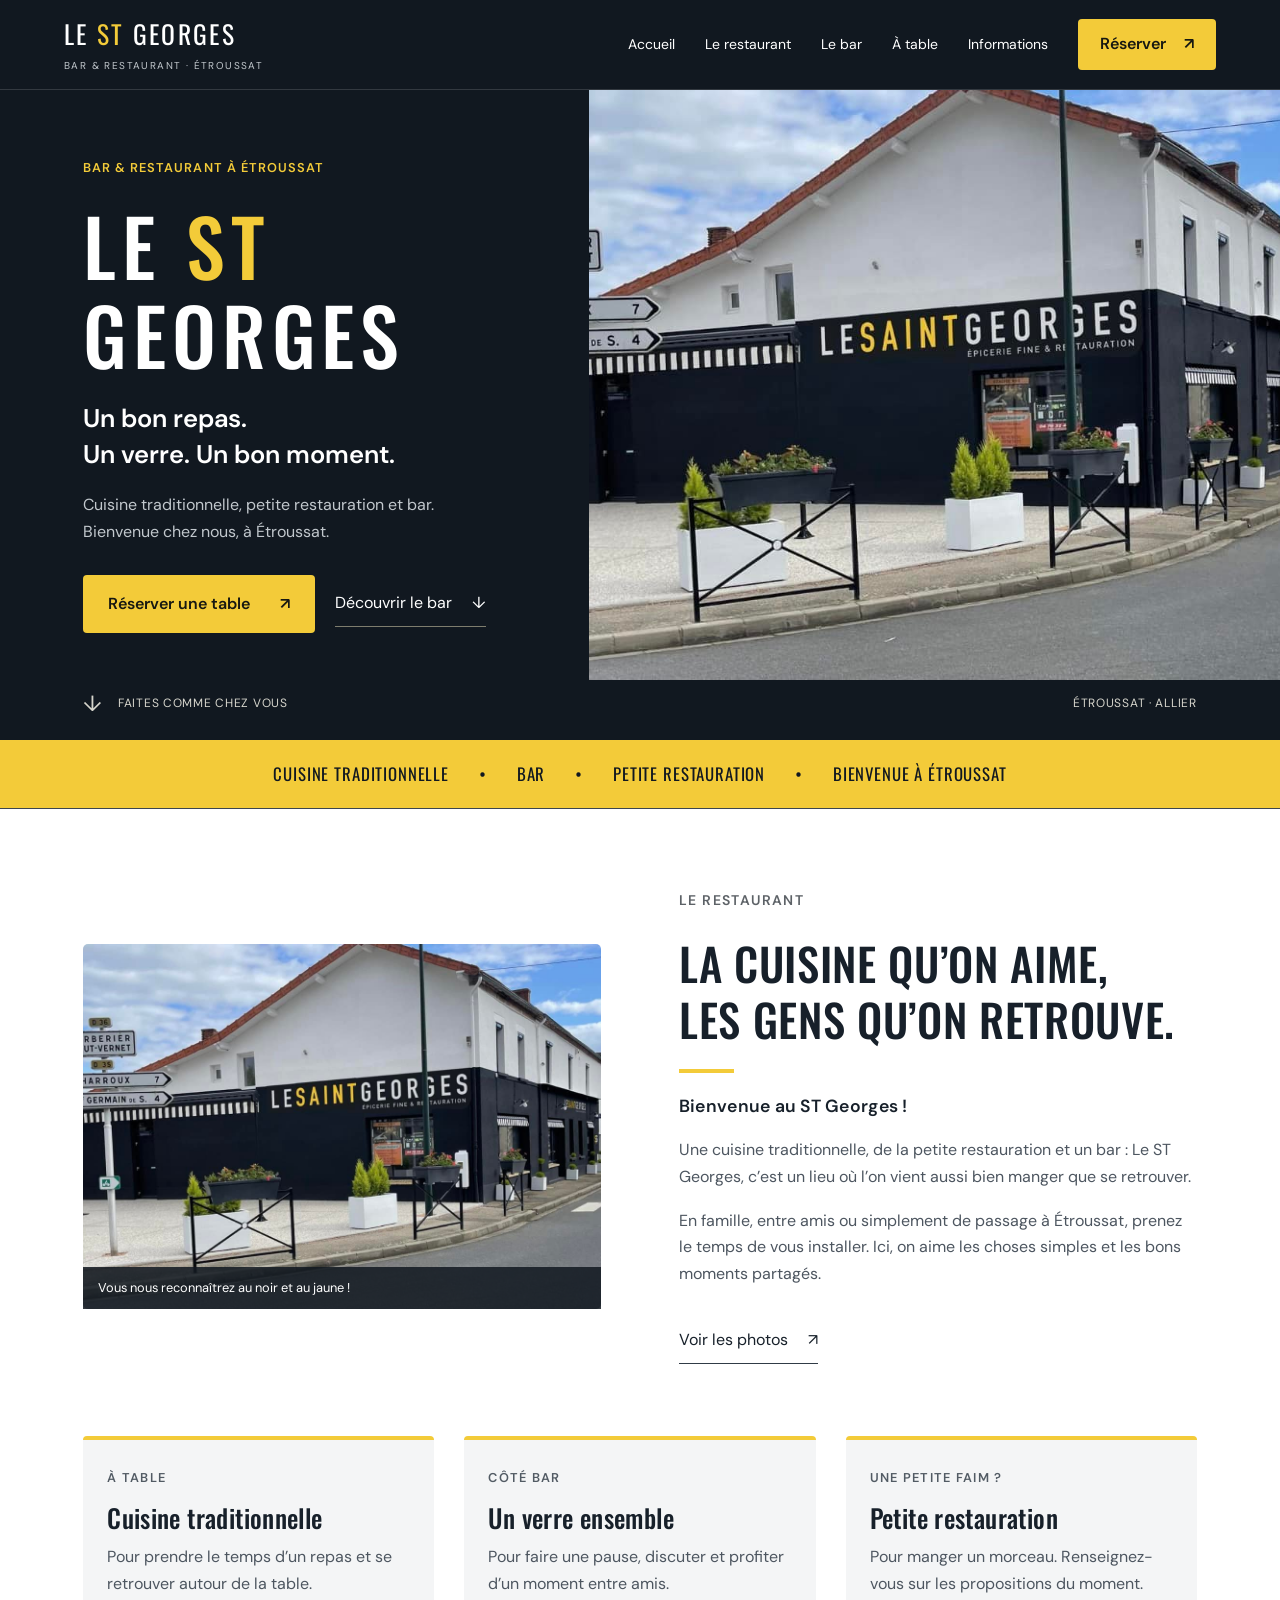
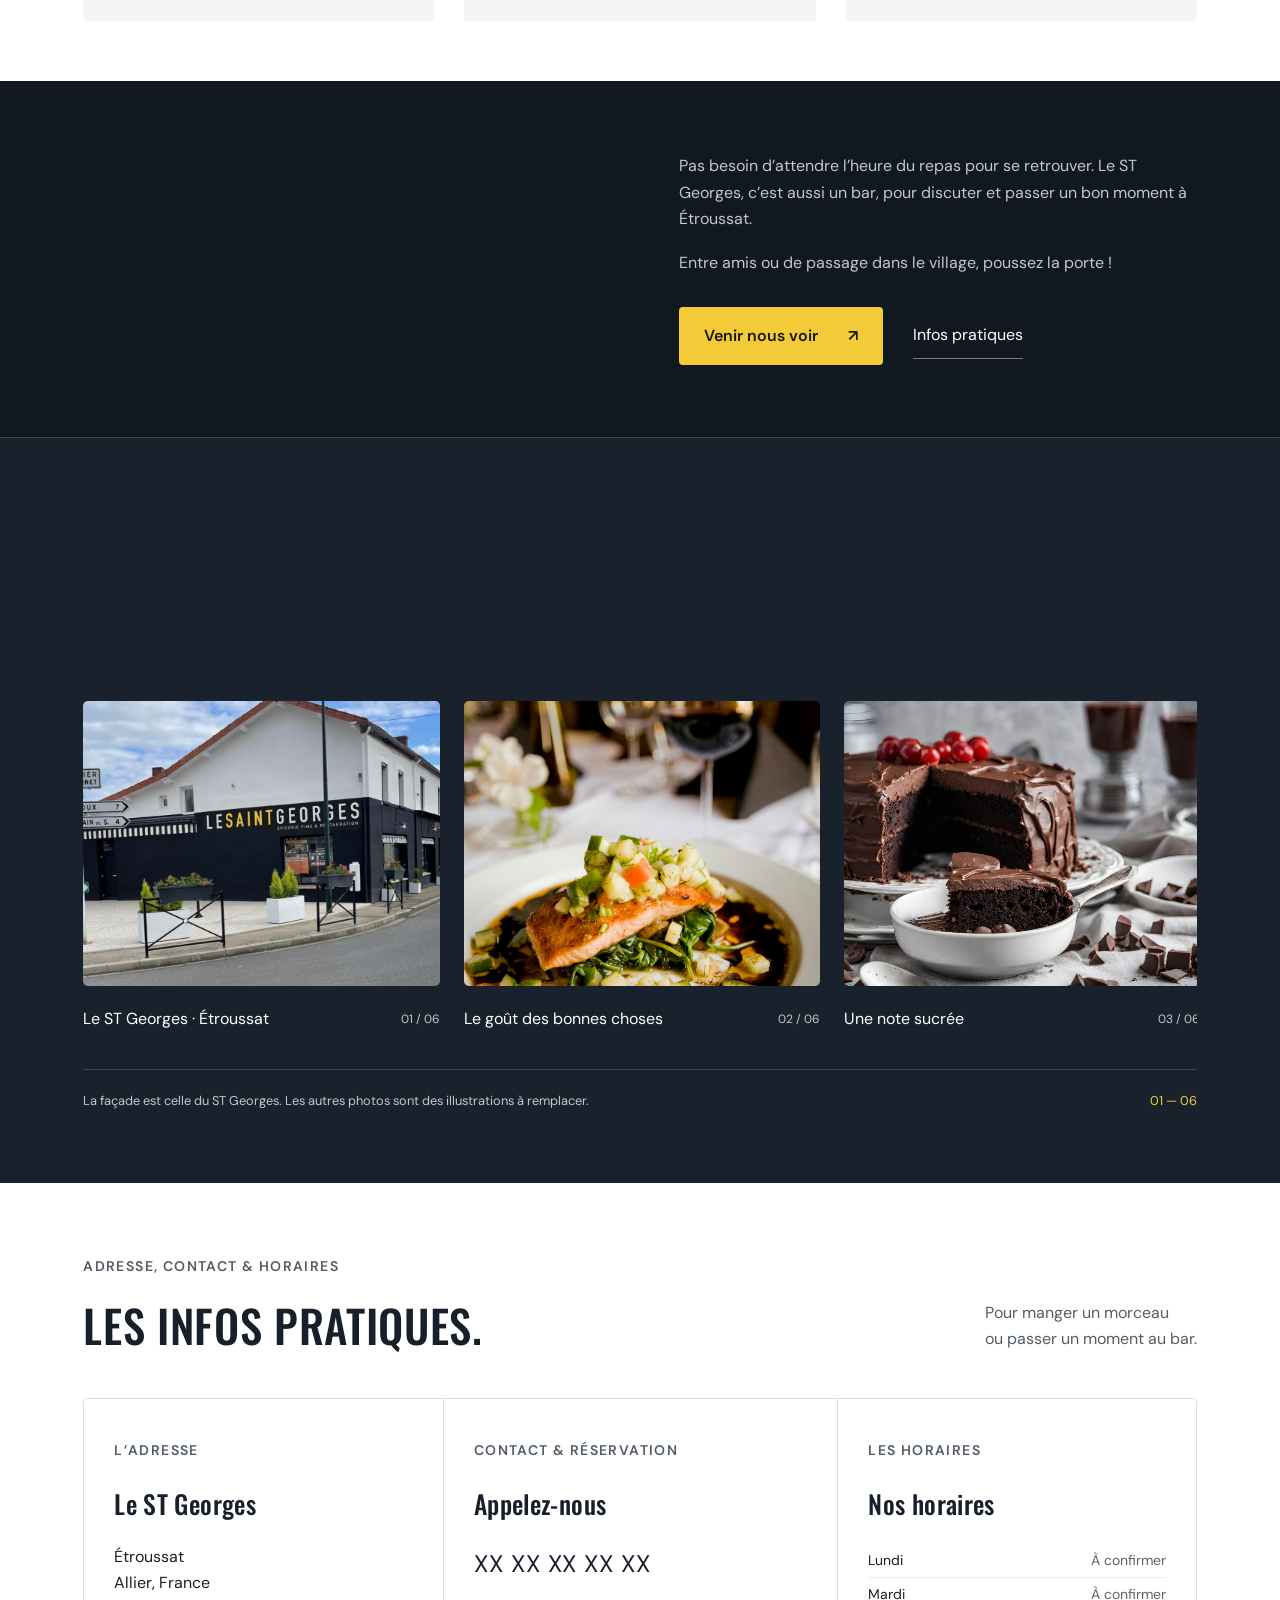
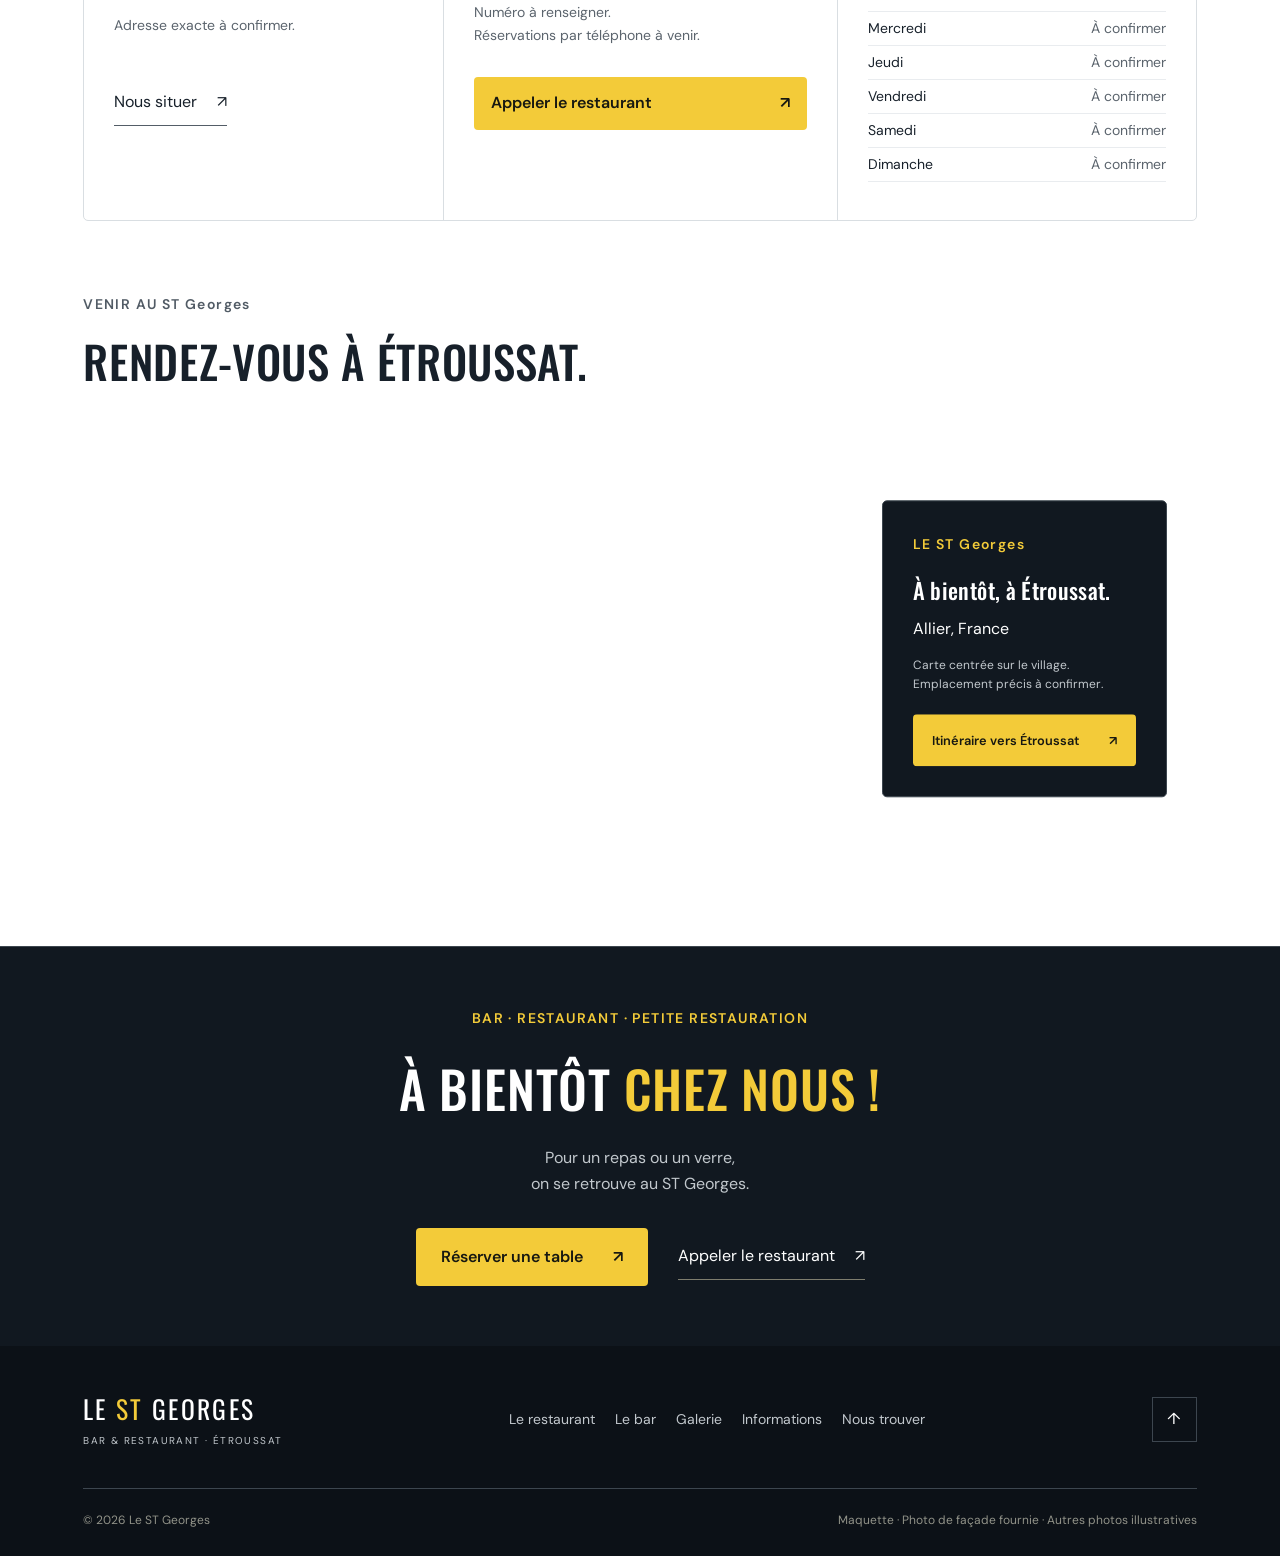
==== index.html @ 77387930 "feat: create the ST Georges restaurant website Add a responsive page with a gallery, map, and restau" ====
<!doctype html>
<html lang="fr"><head><meta charset="UTF-8"><meta name="viewport" content="width=device-width,initial-scale=1"><meta name="theme-color" content="#131411"><title>Le ST Georges — Bar & restaurant à Étroussat</title><meta name="description" content="Le ST Georges à Étroussat : bar, cuisine traditionnelle et petite restauration. Découvrez le lieu et préparez votre visite."><link rel="icon" type="image/svg+xml" href="data:image/svg+xml,%3Csvg xmlns='http://www.w3.org/2000/svg' viewBox='0 0 64 64'%3E%3Crect width='64' height='64' rx='12' fill='%23131411'/%3E%3Ctext x='32' y='44' font-size='38' text-anchor='middle' fill='%23dfb740' font-family='Georgia'%3ES%3C/text%3E%3C/svg%3E"><link rel="stylesheet" href="style.css"><script src="script.js" defer></script></head>
<body><a class="skip" href="#restaurant">Aller au contenu</a>
<header id="header"><a class="brand" href="#accueil" aria-label="Le ST Georges, accueil"><span class="wordmark">LE <strong>ST</strong> GEORGES<small>BAR & RESTAURANT · ÉTROUSSAT</small></span></a><button class="menu-toggle" aria-expanded="false" aria-controls="navigation" aria-label="Ouvrir le menu"><span></span><span></span></button><nav id="navigation" aria-label="Navigation principale"><a href="#accueil">Accueil</a><a href="#restaurant">Le restaurant</a><a href="#bar">Le bar</a><a href="#galerie">À table</a><a href="#informations">Informations</a><a class="nav-cta" href="#contact">Réserver <span>↗</span></a></nav></header>
<main><section id="accueil" class="hero"><img class="hero-image" src="assets/facade.png" alt="La devanture noire et jaune du ST Georges à Étroussat" fetchpriority="high"><div class="hero-shade"></div><div class="hero-content"><p class="eyebrow"><span></span>BAR & RESTAURANT À ÉTROUSSAT</p><h1>LE <em>ST</em><br>GEORGES</h1><p class="hero-tagline">Un bon repas.<br>Un verre. Un bon moment.</p><p class="hero-description">Cuisine traditionnelle, petite restauration et bar.<br>Bienvenue chez nous, à Étroussat.</p><div class="actions"><a class="button gold" href="#contact">Réserver une table <span>↗</span></a><a class="text-link" href="#bar">Découvrir le bar <span>↓</span></a></div></div><div class="hero-bottom"><a href="#restaurant" class="scroll-link"><span>↓</span> FAITES COMME CHEZ VOUS</a><span>ÉTROUSSAT · ALLIER</span></div></section>
<div class="ribbon"><a href="#restaurant">CUISINE TRADITIONNELLE</a><b>•</b><a href="#bar">BAR</a><b>•</b><a href="#petite-restauration">PETITE RESTAURATION</a><b>•</b><span>BIENVENUE À ÉTROUSSAT</span></div>
<section id="restaurant" class="intro section"><div class="intro-photo reveal"><img src="assets/facade.png" alt="Le ST Georges, à l’angle des rues du village d’Étroussat" loading="lazy"><span class="photo-note">Vous nous reconnaîtrez au noir et au jaune !</span></div><div class="intro-copy reveal"><p class="eyebrow">LE RESTAURANT</p><h2>LA CUISINE QU’ON AIME,<br>LES GENS QU’ON RETROUVE.</h2><div class="small-line"></div><h3>Bienvenue au ST Georges !</h3><p>Une cuisine traditionnelle, de la petite restauration et un bar : Le ST Georges, c’est un lieu où l’on vient aussi bien manger que se retrouver.</p><p>En famille, entre amis ou simplement de passage à Étroussat, prenez le temps de vous installer. Ici, on aime les choses simples et les bons moments partagés.</p><a class="text-link" href="#galerie">Voir les photos <span>↗</span></a></div></section>
<section class="values section" aria-label="Bar et restauration"><article class="reveal"><span class="value-number">À TABLE</span><h3>Cuisine traditionnelle</h3><p>Pour prendre le temps d’un repas et se retrouver autour de la table.</p></article><article class="reveal"><span class="value-number">CÔTÉ BAR</span><h3>Un verre ensemble</h3><p>Pour faire une pause, discuter et profiter d’un moment entre amis.</p></article><article id="petite-restauration" class="reveal"><span class="value-number">UNE PETITE FAIM ?</span><h3>Petite restauration</h3><p>Pour manger un morceau. Renseignez-vous sur les propositions du moment.</p></article></section>
<section id="bar" class="bar-section section"><div class="bar-title reveal"><p class="eyebrow">LE BAR DU ST Georges</p><h2>ON SE RETROUVE<br><em>POUR UN VERRE ?</em></h2></div><div class="bar-copy reveal"><p>Pas besoin d’attendre l’heure du repas pour se retrouver. Le ST Georges, c’est aussi un bar, pour discuter et passer un bon moment à Étroussat.</p><p>Entre amis ou de passage dans le village, poussez la porte !</p><div class="actions"><a class="button gold" href="#carte">Venir nous voir <span>↗</span></a><a class="text-link" href="#informations">Infos pratiques</a></div></div></section>
<section id="galerie" class="gallery-section section"><div class="section-heading reveal"><div><p class="eyebrow">LE ST Georges EN IMAGES</p><h2>UN PETIT <em>TOUR ?</em></h2><p>Le lieu, les assiettes, les moments à partager.</p></div><div class="gallery-controls"><button id="previous" aria-label="Photo précédente">←</button><button id="next" aria-label="Photo suivante">→</button></div></div><div class="gallery" tabindex="0" aria-label="Galerie du restaurant et photos d’illustration. Faites défiler pour voir les photos."><figure><img src="assets/facade.png" alt="La façade du ST Georges à Étroussat" loading="lazy"><figcaption><span>Le ST Georges · Étroussat</span><small>01 / 06</small></figcaption></figure><figure><img src="assets/food.jpg" alt="Cuisine de restaurant, photographie d’illustration" loading="lazy"><figcaption><span>Le goût des bonnes choses</span><small>02 / 06</small></figcaption></figure><figure><img src="assets/dessert.jpg" alt="Dessert gourmand, photographie d’illustration" loading="lazy"><figcaption><span>Une note sucrée</span><small>03 / 06</small></figcaption></figure><figure><img src="assets/interior.jpg" alt="Salle chaleureuse, photographie d’illustration" loading="lazy"><figcaption><span>L’esprit du lieu</span><small>04 / 06</small></figcaption></figure><figure><img src="assets/table.jpg" alt="Table de restaurant, photographie d’illustration" loading="lazy"><figcaption><span>Se retrouver</span><small>05 / 06</small></figcaption></figure><figure><img src="assets/wine.jpg" alt="Un repas partagé, photographie d’illustration" loading="lazy"><figcaption><span>Les moments partagés</span><small>06 / 06</small></figcaption></figure></div><div class="gallery-foot"><p>La façade est celle du ST Georges. Les autres photos sont des illustrations à remplacer.</p><span id="gallery-position" aria-live="polite">01 — 06</span></div></section>

<section id="informations" class="practical section"><div class="section-heading reveal"><div><p class="eyebrow">ADRESSE, CONTACT & HORAIRES</p><h2>LES INFOS <em>PRATIQUES.</em></h2></div><p>Pour manger un morceau<br>ou passer un moment au bar.</p></div><div class="info-grid"><article class="info-card reveal"><span class="eyebrow">L’ADRESSE</span><h3>Le ST Georges</h3><p>Étroussat<br>Allier, France</p><p class="muted">Adresse exacte à confirmer.</p><a class="text-link" href="#carte">Nous situer <span>↗</span></a></article><article id="contact" class="info-card reveal"><span class="eyebrow">CONTACT & RÉSERVATION</span><h3>Appelez-nous</h3><p class="phone">XX XX XX XX XX</p><p class="muted">Numéro à renseigner.<br>Réservations par téléphone à venir.</p><button class="button gold contact-button" type="button">Appeler le restaurant <span>↗</span></button><p id="contact-status" class="contact-status" role="status"></p></article><article class="info-card hours reveal"><span class="eyebrow">LES HORAIRES</span><h3>Nos horaires</h3><dl><div><dt>Lundi</dt><dd>À confirmer</dd></div><div><dt>Mardi</dt><dd>À confirmer</dd></div><div><dt>Mercredi</dt><dd>À confirmer</dd></div><div><dt>Jeudi</dt><dd>À confirmer</dd></div><div><dt>Vendredi</dt><dd>À confirmer</dd></div><div><dt>Samedi</dt><dd>À confirmer</dd></div><div><dt>Dimanche</dt><dd>À confirmer</dd></div></dl></article></div></section>
<section id="carte" class="map-section section"><div class="map-heading"><p class="eyebrow">VENIR AU ST Georges</p><h2>RENDEZ-VOUS À <em>ÉTROUSSAT.</em></h2></div><div class="map-wrap"><iframe title="Carte d’Étroussat dans l’Allier — emplacement du village" src="https://maps.google.com/maps?q=%C3%89troussat%2C%20Allier%2C%20France&z=13&output=embed" loading="lazy" referrerpolicy="no-referrer-when-downgrade" allowfullscreen></iframe><div class="map-card"><span class="eyebrow">LE ST Georges</span><h3>À bientôt, à Étroussat.</h3><p>Allier, France</p><small>Carte centrée sur le village.<br>Emplacement précis à confirmer.</small><a class="button gold" href="https://www.google.com/maps/dir/?api=1&destination=%C3%89troussat%2C%20Allier%2C%20France" target="_blank" rel="noopener noreferrer">Itinéraire vers Étroussat <span>↗</span></a></div></div></section>
<section class="final-cta section reveal"><p class="eyebrow">BAR · RESTAURANT · PETITE RESTAURATION</p><h2>À BIENTÔT <em>CHEZ NOUS !</em></h2><p>Pour un repas ou un verre,<br>on se retrouve au ST Georges.</p><div class="actions"><a class="button gold" href="#contact">Réserver une table <span>↗</span></a><a class="text-link" href="#contact">Appeler le restaurant <span>↗</span></a></div></section></main>
<footer class="section"><div class="footer-top"><a class="brand" href="#accueil"><span class="wordmark">LE <strong>ST</strong> GEORGES<small>BAR & RESTAURANT · ÉTROUSSAT</small></span></a><nav aria-label="Navigation de pied de page"><a href="#restaurant">Le restaurant</a><a href="#bar">Le bar</a><a href="#galerie">Galerie</a><a href="#informations">Informations</a><a href="#carte">Nous trouver</a></nav><a class="back-top" href="#accueil" aria-label="Revenir en haut">↑</a></div><div class="footer-bottom"><span>© <span id="year">2026</span> Le ST Georges</span><span>Maquette · Photo de façade fournie · Autres photos illustratives</span></div></footer><div class="mobile-actions"><a href="#contact">Appeler ↗</a><a href="https://www.google.com/maps/dir/?api=1&destination=%C3%89troussat%2C%20Allier%2C%20France" target="_blank" rel="noopener noreferrer">Itinéraire ↗</a></div></body></html>
---- style.css ----
@import url('https://fonts.googleapis.com/css2?family=DM+Sans:wght@400;500;600;700&family=Oswald:wght@400;500;600&display=swap');
:root{--bg:#131411;--surface:#1b1c18;--gold:#dfb740;--text:#f8f5eb;--muted:#b3b3a8;--line:#35362e}*{box-sizing:border-box}html{scroll-behavior:smooth;scroll-padding-top:110px}body{margin:0;background:var(--bg);color:var(--text);font:16px/1.7 'DM Sans',Arial,sans-serif}a{color:inherit;text-decoration:none}button{font:inherit;cursor:pointer}button,a{-webkit-tap-highlight-color:transparent}button:focus-visible,a:focus-visible,.gallery:focus-visible{outline:2px solid var(--gold);outline-offset:6px}img{display:block;width:100%;height:100%;object-fit:cover}h1,h2,h3,p{margin:0}h1,h2,h3{font-family:'Oswald','Arial Narrow',Arial,sans-serif;font-weight:400}h2{font-size:clamp(2.65rem,4.8vw,4.6rem);line-height:1.17;letter-spacing:-.035em}h3{font-size:1.65rem;line-height:1.35}em{font-weight:400;color:var(--gold)}.section{padding:105px max(6.5vw,24px)}.eyebrow{font-size:.75rem;letter-spacing:.2em;font-weight:600;color:var(--gold);line-height:1.7}.skip{position:fixed;left:20px;top:-100px;background:var(--gold);color:var(--bg);padding:10px;z-index:100}.skip:focus{top:10px}header{position:fixed;z-index:20;top:0;width:100%;height:100px;padding:0 5vw;display:flex;align-items:center;justify-content:space-between;border-bottom:1px solid #ffffff26;transition:background .3s,height .3s}header.scrolled{height:80px;background:#131411f5;backdrop-filter:blur(14px)}.brand{display:flex;align-items:center;gap:14px;font-size:.9rem;letter-spacing:.1em;line-height:1.4;font-weight:600}.brand small{display:block;font-size:.625rem;letter-spacing:.2em;font-weight:400;margin-top:7px;color:var(--muted)}.monogram{font-family:Georgia,serif;font-size:1.55rem;font-weight:400;border:1px solid var(--gold);color:var(--gold);width:48px;height:48px;display:grid;place-items:center;letter-spacing:-.13em;padding-right:5px;border-radius:50%}header nav{display:flex;align-items:center;gap:30px;font-size:.875rem}header nav>a:not(.nav-cta){position:relative}header nav>a:not(.nav-cta):after{content:'';position:absolute;bottom:-7px;left:0;width:0;height:1px;background:var(--gold);transition:width .25s}header nav>a:hover:after{width:100%}.nav-cta{background:var(--gold);color:#171811;padding:12px 22px;font-weight:600}.nav-cta span{margin-left:14px}.menu-toggle{display:none}.hero{min-height:800px;height:100svh;max-height:1100px;position:relative;display:flex;align-items:center;overflow:hidden}.hero-image{position:absolute;inset:0;object-position:center 58%}.hero-shade{position:absolute;inset:0;background:linear-gradient(90deg,rgba(9,12,9,.91),rgba(9,12,9,.64) 42%,rgba(9,12,9,.05) 100%),linear-gradient(0deg,#131411b8,transparent 25%,#0003)}.hero-content{position:relative;z-index:1;padding:135px 8vw 100px;max-width:950px}.hero .eyebrow{display:flex;align-items:center;gap:12px}.eyebrow>span{width:30px;height:1px;background:var(--gold)}h1{font-size:clamp(4.6rem,8.6vw,8.8rem);line-height:.98;letter-spacing:-.04em;margin:28px 0}h1 em{padding-right:.1em}.hero-tagline{font-family:'Oswald','Arial Narrow',Arial,sans-serif;font-size:clamp(1.35rem,2vw,1.9rem);line-height:1.4}.hero-description{color:#d1d0c7;margin-top:18px;line-height:1.7}.actions{display:flex;align-items:center;gap:30px;margin-top:30px}.button{border:1px solid transparent;display:inline-flex;justify-content:space-between;align-items:center;gap:30px;padding:15px 24px;font-size:.875rem;font-weight:600;min-height:52px;transition:background .2s,transform .2s}.gold{background:var(--gold);color:#171811}.gold:hover{background:#efc951;transform:translateY(-2px)}.text-link{display:inline-flex;align-items:center;gap:20px;font-size:.875rem;border-bottom:1px solid #7e7d6e;padding:9px 0;transition:color .2s}.text-link:hover{color:var(--gold)}.hero-bottom{position:absolute;bottom:30px;left:8vw;right:6.5vw;display:flex;align-items:center;justify-content:space-between;font-size:.625rem;letter-spacing:.18em;color:#d6d5cc}.scroll-link{display:flex;gap:15px;align-items:center}.scroll-link span{font-size:22px;animation:down 2s infinite}@keyframes down{50%{transform:translateY(5px)}}.ribbon{padding:23px 5vw;display:flex;align-items:center;justify-content:space-between;gap:25px;background:#1d1e18;border-bottom:1px solid var(--line);color:#d5d4c8;font-size:.6875rem;letter-spacing:.16em}.ribbon b{color:var(--gold);font-size:1.2rem;font-weight:400}.intro{display:grid;grid-template-columns:1fr 1fr;gap:10%;align-items:center;padding-top:130px}.intro-photo{height:540px;position:relative;border-radius:3px}.intro-photo img{border-radius:3px;filter:brightness(.8)}.photo-note{position:absolute;left:15px;bottom:15px;font-size:.75rem;color:#fff;text-shadow:0 1px 6px #000}.photo-badge{position:absolute;right:-35px;bottom:50px;border:1px solid var(--gold);outline:8px solid var(--bg);border-radius:50%;width:140px;height:140px;display:flex;flex-direction:column;align-items:center;justify-content:center;line-height:1.4;background:var(--bg);font:1.3rem/1.45 'Oswald','Arial Narrow',Arial,sans-serif;transform:rotate(-8deg)}.intro-copy .eyebrow{margin-bottom:23px}.small-line{height:1px;width:55px;background:var(--gold);margin:30px 0}.intro-copy h3{font-size:1.2rem}.intro-copy>p:not(.eyebrow){color:var(--muted);margin:18px 0}.intro-copy .text-link{margin-top:13px}.values{padding-top:0;padding-bottom:95px;display:grid;grid-template-columns:repeat(3,1fr);gap:50px}.values article{border-top:1px solid var(--line);padding:30px 0 0;transition:border-color .2s}.values article:hover{border-color:var(--gold)}.value-number{color:var(--gold);font-size:.75rem;letter-spacing:.1em}.values h3{margin:15px 0 12px}.values p{color:var(--muted);max-width:330px}.gallery-section{background:var(--surface);overflow:hidden}.section-heading{display:flex;justify-content:space-between;align-items:flex-end;gap:35px;margin-bottom:45px}.section-heading h2{margin-top:18px}.section-heading p:not(.eyebrow){color:var(--muted);margin-top:17px}.gallery-controls{display:flex;gap:12px}.gallery-controls button{width:50px;height:50px;border:1px solid #666657;border-radius:50%;color:var(--text);background:transparent;font-size:1.25rem;transition:background .2s}.gallery-controls button:hover{background:var(--gold);color:var(--bg)}.gallery{display:flex;gap:24px;overflow-x:auto;scroll-snap-type:x mandatory;scrollbar-width:none;padding:5px 0 12px}.gallery::-webkit-scrollbar{display:none}.gallery figure{margin:0;flex:0 0 35%;min-width:270px;scroll-snap-align:start}.gallery img{height:350px;border-radius:3px;transition:filter .3s;filter:brightness(.85)}.gallery figure:hover img{filter:brightness(1)}.gallery figcaption{display:flex;justify-content:space-between;align-items:center;margin-top:20px;font-size:1rem}.gallery small{font-size:.75rem;color:var(--muted)}.gallery-foot{display:flex;justify-content:space-between;gap:20px;align-items:center;border-top:1px solid var(--line);margin-top:24px;padding-top:20px;font-size:.75rem;color:var(--muted)}.gallery-foot>span{white-space:nowrap;color:var(--gold)}.visual-break{height:550px;position:relative;display:grid;place-items:center;text-align:center}.visual-break>img{position:absolute;inset:0;filter:brightness(.33);object-position:center 60%}.visual-break>div{position:relative;padding:30px}.visual-break h2{margin:20px 0;font-size:clamp(3.5rem,6vw,6rem)}.visual-break>div>p:last-child{color:#e0dfd3}.info-grid{display:grid;grid-template-columns:1fr 1.1fr 1fr;border:1px solid var(--line)}.info-card{padding:38px 30px;scroll-margin-top:110px}.info-card+.info-card{border-left:1px solid var(--line)}.info-card h3{margin:23px 0}.info-card .muted{color:var(--muted);font-size:.875rem;margin:18px 0}.info-card .phone{font-size:1.5rem;color:var(--gold);letter-spacing:.04em}.info-card .text-link{margin-top:25px}.info-card .button{padding:12px 16px;gap:12px;width:100%;margin-top:12px}.hours dl{margin:0;font-size:.875rem}.hours dl>div{display:flex;justify-content:space-between;border-bottom:1px solid #ffffff0d;padding:5px 0}.hours dd{margin:0;color:var(--muted)}.contact-status:empty{display:none}.contact-status{font-size:.875rem;margin-top:15px;color:var(--gold)}.map-section{padding-top:0}.map-heading{margin-bottom:35px}.map-heading h2{margin-top:16px;font-size:clamp(2.3rem,4vw,3.5rem)}.map-wrap{position:relative;height:450px;border-radius:3px;overflow:hidden}.map-wrap iframe{border:0;width:100%;height:100%;filter:grayscale(.8)}.map-card{position:absolute;right:30px;top:50%;transform:translateY(-50%);max-width:345px;padding:30px;background:#191b17;box-shadow:0 10px 40px #0004;border:1px solid var(--line)}.map-card h3{margin:18px 0 10px;font-size:1.4rem}.map-card small{display:block;color:var(--muted);font-size:.75rem;line-height:1.6;margin:14px 0 20px}.map-card .button{font-size:.8rem;padding:12px 18px}.final-cta{border-top:1px solid var(--line);text-align:center;padding-top:85px;padding-bottom:100px}.final-cta h2{margin:25px 0}.final-cta>p:not(.eyebrow){color:var(--muted)}.final-cta .actions{justify-content:center}footer.section{padding-top:45px;padding-bottom:25px;background:#0d0e0c}.footer-top{display:flex;align-items:center;justify-content:space-between;gap:30px}.footer-top nav{display:flex;gap:25px;font-size:.875rem;color:var(--muted)}.back-top{border:1px solid var(--line);width:45px;height:45px;display:grid;place-items:center}.footer-bottom{margin-top:40px;padding-top:22px;border-top:1px solid var(--line);display:flex;justify-content:space-between;gap:25px;color:#929389;font-size:.75rem}.mobile-actions{display:none}.reveal{opacity:1}.js-motion .reveal{opacity:0;transform:translateY(20px);transition:opacity .7s,transform .7s}.js-motion .reveal.visible{opacity:1;transform:none}
@media(min-width:1500px){.section{padding-left:max(6.5vw,calc((100vw - 1450px)/2));padding-right:max(6.5vw,calc((100vw - 1450px)/2))}}
@media(max-width:1000px){header nav{gap:18px}.brand{font-size:.75rem}.hero-content{padding-left:6.5vw}.intro{gap:8%}.intro-photo{height:490px}.info-card{padding:30px 20px}.values{gap:28px}.footer-top nav{gap:15px}.gallery figure{flex-basis:45%}.ribbon{font-size:.6rem;gap:15px}.ribbon span:last-child{display:none}.ribbon b:last-of-type{display:none}}
@media(max-width:1000px){.section{padding:70px 24px}header{height:82px;padding:0 24px}header.scrolled{height:72px}.brand{font-size:.75rem}.brand small{font-size:.6rem}.monogram{width:40px;height:40px;font-size:1.3rem}.menu-toggle{display:flex;flex-direction:column;justify-content:center;gap:7px;width:44px;height:44px;background:transparent;border:1px solid #ffffff36;color:var(--text)}.menu-toggle span{height:1px;width:21px;background:currentColor;margin:0 auto}header nav{display:none;position:absolute;top:100%;left:0;right:0;background:#131411;padding:25px;box-shadow:0 15px 30px #0005}header nav.open{display:flex;align-items:stretch;flex-direction:column;gap:0}header nav a{padding:13px 15px}.hero{height:calc(100svh - 55px);min-height:735px;max-height:950px}.hero-image{object-position:65% center}.hero-shade{background:linear-gradient(90deg,#0b0e0beb,#0b0e0b80),linear-gradient(0deg,#13141166,transparent)}.hero-content{padding:115px 24px 95px;width:100%}.hero .eyebrow{font-size:.625rem;letter-spacing:.15em}h1{font-size:clamp(4.4rem,16vw,6.5rem);margin:25px 0}.hero-tagline{font-size:1.5rem}.hero-description{font-size:.9375rem}.actions{gap:20px;flex-wrap:wrap}.button{padding:14px 18px;gap:20px}.hero-bottom{left:24px;right:24px;bottom:25px}.hero-bottom>span{display:none}.ribbon{padding:20px 24px;justify-content:center}.ribbon span:nth-of-type(3),.ribbon b:nth-of-type(2){display:none}.intro{grid-template-columns:1fr;gap:60px}.intro-photo{height:400px;margin-right:18px}.photo-badge{right:-17px;width:120px;height:120px;font-size:1.2rem}.intro-copy h2{font-size:2.8rem}.values{grid-template-columns:1fr;padding-top:0;gap:30px}.values article{padding-top:20px}.values p{max-width:none}.values h3{margin:10px 0}.section-heading{align-items:flex-end;gap:20px;margin-bottom:30px}.gallery-controls{gap:8px}.gallery-controls button{width:42px;height:42px}.gallery figure{flex-basis:85%;min-width:240px}.gallery img{height:330px}.gallery{gap:16px}.gallery-foot{align-items:flex-start}.gallery-foot p{max-width:260px}.visual-break{height:440px}.visual-break .eyebrow{font-size:.65rem}.practical .section-heading{display:block}.info-grid{grid-template-columns:1fr}.info-card{padding:32px 25px}.info-card+.info-card{border-left:0;border-top:1px solid var(--line)}.info-card .button{width:auto}.map-section{padding-top:0}.map-wrap{height:auto;overflow:visible;display:flex;flex-direction:column}.map-wrap iframe{height:330px}.map-card{position:static;transform:none;max-width:none;width:100%;padding:25px}.map-card .button{width:100%}.final-cta .actions{flex-direction:column;gap:16px}.footer-top{align-items:flex-start;flex-wrap:wrap}.footer-top nav{order:3;flex-wrap:wrap;width:100%;gap:15px 25px}.footer-bottom{flex-direction:column;gap:12px;margin-top:25px}footer.section{padding-bottom:90px}.mobile-actions{display:flex;position:fixed;z-index:15;bottom:0;left:0;right:0;background:var(--bg);border-top:1px solid var(--line);padding-bottom:env(safe-area-inset-bottom)}.mobile-actions a{width:50%;text-align:center;padding:14px;font-size:.875rem;font-weight:600}.mobile-actions a:first-child{background:var(--gold);color:var(--bg)}.mobile-actions a:last-child{color:var(--gold)}}
@media(prefers-reduced-motion:reduce){html{scroll-behavior:auto}*,*:before,*:after{animation:none!important;transition:none!important}.js-motion .reveal{opacity:1;transform:none}}

/* Frontage-inspired identity: compact type, a clear yellow, everyday bar and restaurant. */
:root{--bg:#111820;--surface:#19222c;--gold:#f3cb39;--text:#fff;--muted:#c2c8cd;--line:#3d464f}
body{line-height:1.65}h1,h2,h3{font-family:'Oswald','Arial Narrow',Arial,sans-serif;font-weight:500;letter-spacing:.015em}h2{font-size:clamp(2.2rem,3.5vw,3.4rem);line-height:1.25}h3{font-size:1.6rem}em{font-style:normal;font-weight:inherit}.section{padding-top:72px;padding-bottom:72px}.eyebrow{font-size:.875rem;letter-spacing:.1em}.button,.nav-cta{border-radius:4px;font-size:1rem}.gold:hover{background:#ffdc58;transform:none}.text-link{font-size:1rem}header{background:#111820;height:90px;border-bottom:1px solid #ffffff24}header.scrolled{background:#111820;height:76px;backdrop-filter:none}.wordmark{font-family:'Oswald','Arial Narrow',Arial,sans-serif;font-size:1.6rem;font-weight:400;letter-spacing:.09em;white-space:nowrap}.wordmark strong{font-weight:400;color:var(--gold)}.brand small{font-family:'DM Sans',Arial,sans-serif;letter-spacing:.14em;font-size:.625rem}.hero{margin-top:90px;height:auto;min-height:650px;max-height:none;display:grid;grid-template-columns:46% 54%;align-items:stretch;padding-bottom:60px;background:var(--bg)}.hero-image{position:static;grid-column:2;grid-row:1;min-height:570px;object-position:center;filter:none}.hero-shade{display:none}.hero-content{grid-column:1;grid-row:1;padding:65px 35px 45px 6.5vw;max-width:none;align-self:center}.hero .eyebrow{font-size:.8rem;letter-spacing:.08em}.hero .eyebrow>span{display:none}h1{font-size:clamp(3.4rem,6.1vw,6.5rem);line-height:1.13;letter-spacing:.075em;margin:23px 0}.hero-tagline{font-family:'DM Sans',Arial,sans-serif;font-weight:600;font-size:1.6rem;line-height:1.4}.hero-description{color:var(--muted);font-size:1rem}.hero .actions{gap:20px}.hero-bottom{left:6.5vw;bottom:18px;font-size:.75rem;letter-spacing:.06em}.scroll-link span{animation:none}.ribbon{background:var(--gold);color:var(--bg);font-family:'Oswald',Arial,sans-serif;font-size:1.05rem;letter-spacing:.05em;flex-wrap:wrap;padding:18px 5vw;justify-content:center;gap:30px}.ribbon b{color:var(--bg)}.ribbon a:hover{text-decoration:underline}.intro,.values{background:#fff;color:#17202a}.intro{gap:7%;padding-top:80px}.intro-photo{height:365px;margin:0}.intro-photo img{filter:none;border-radius:5px;object-position:center}.photo-note{bottom:0;left:0;right:0;background:#111820d9;padding:10px 15px;font-size:.8rem;text-shadow:none}.intro-copy .eyebrow{color:#5d6267}.intro-copy>p:not(.eyebrow){color:#4d5660}.intro-copy h3{font-family:'DM Sans',Arial,sans-serif;font-size:1.1rem;font-weight:600}.small-line{margin:22px 0;height:4px}.intro-copy .text-link{border-color:#303b46}.intro-copy .text-link:hover{color:#303b46}.values{padding-top:0;padding-bottom:60px;gap:30px}.values article{background:#f4f5f6;padding:24px;border:0;border-top:4px solid var(--gold);border-radius:4px}.values h3{margin:10px 0}.values p{color:#4d5660}.value-number{font-size:.8rem;color:#525b64;font-weight:600}.bar-section{display:grid;grid-template-columns:1fr 1fr;gap:7%;align-items:center;border-bottom:1px solid var(--line)}.bar-title h2{margin-top:18px;font-size:clamp(2.5rem,4vw,3.8rem)}.bar-copy>p{color:var(--muted);margin:0 0 18px}.gallery-section{background:#19222c}.gallery img{height:285px;filter:none;border-radius:5px}.gallery figure{flex-basis:32%}.gallery-controls button{border-radius:5px;background:#26313d}.gallery figcaption{font-size:1rem}.gallery-foot{font-size:.8rem}.practical{background:#fff;color:#17202a}.practical .eyebrow{color:#515b65}.practical em{color:inherit}.practical .section-heading p:not(.eyebrow){color:#535d67}.info-grid{border-color:#d9dee2;border-radius:5px}.info-card+.info-card{border-color:#d9dee2}.info-card .muted,.hours dd{color:#5b646d}.info-card .phone{color:#17202a}.hours dl>div{border-color:#e9ecef}.info-card .text-link{border-color:#535d67}.contact-status{color:#5e4a00}.map-section{background:#fff;color:#17202a;padding-top:0}.map-heading .eyebrow{color:#515b65}.map-heading em{color:inherit}.map-heading h2{font-size:clamp(2.2rem,3.5vw,3.4rem)}.map-card{background:#111820;color:#fff;border-radius:5px;box-shadow:none}.map-wrap iframe{filter:none}.final-cta{padding-top:60px;padding-bottom:60px}.final-cta h2{font-size:clamp(2.6rem,4vw,4rem)}.footer-top nav{gap:20px}footer.section{background:#0c1117}.mobile-actions{background:#111820}
@media(max-width:1100px){header nav{gap:18px}.wordmark{font-size:1.35rem}.hero{grid-template-columns:48% 52%}.hero-content{padding-left:5vw;padding-right:25px}.hero .actions{gap:15px}.hero .button{padding:13px 16px}.ribbon{gap:20px}.gallery figure{flex-basis:42%}}
@media(max-width:1000px){header{height:82px}.wordmark{font-size:1.3rem;letter-spacing:.065em}.brand small{font-size:.6rem}.hero{margin-top:82px;display:flex;flex-direction:column;min-height:0;padding-bottom:0}.hero-content{padding:35px 24px 32px;align-self:stretch}.hero h1{font-size:clamp(3.5rem,12vw,5.4rem);margin:18px 0;line-height:1.1}.hero-tagline{font-size:1.35rem}.hero-tagline br{display:none}.hero-image{order:2;width:100%;height:290px;min-height:0;object-position:center}.hero-bottom{display:none}.hero-description{margin-top:14px}.hero .actions{margin-top:22px}.hero .eyebrow{font-size:.75rem}.ribbon{gap:12px 18px;font-size:.95rem;padding:17px 22px;justify-content:center}.ribbon span,.ribbon b{display:none!important}.ribbon a{font-size:.875rem}.section{padding:55px 24px}.intro{gap:30px}.intro-photo{height:270px}.intro-copy h2{font-size:2.25rem}.values{padding-top:0;gap:18px}.values article{padding:22px}.bar-section{grid-template-columns:1fr;gap:25px}.bar-title h2{font-size:2.65rem}.bar-copy .actions{margin-top:23px;gap:16px}.gallery figure{flex-basis:88%}.gallery img{height:285px}.gallery-section h2{font-size:2.2rem}.section-heading{gap:12px}.gallery-controls button{width:40px;height:40px}.info-card+.info-card{border-top-color:#d9dee2}.map-section{padding-top:0}.map-card{border-radius:0 0 5px 5px}.final-cta .actions{flex-direction:row;flex-wrap:wrap}.footer-top nav{gap:16px 22px}header nav{background:#111820}.footer-bottom{font-size:.75rem}footer.section{padding-bottom:95px}}
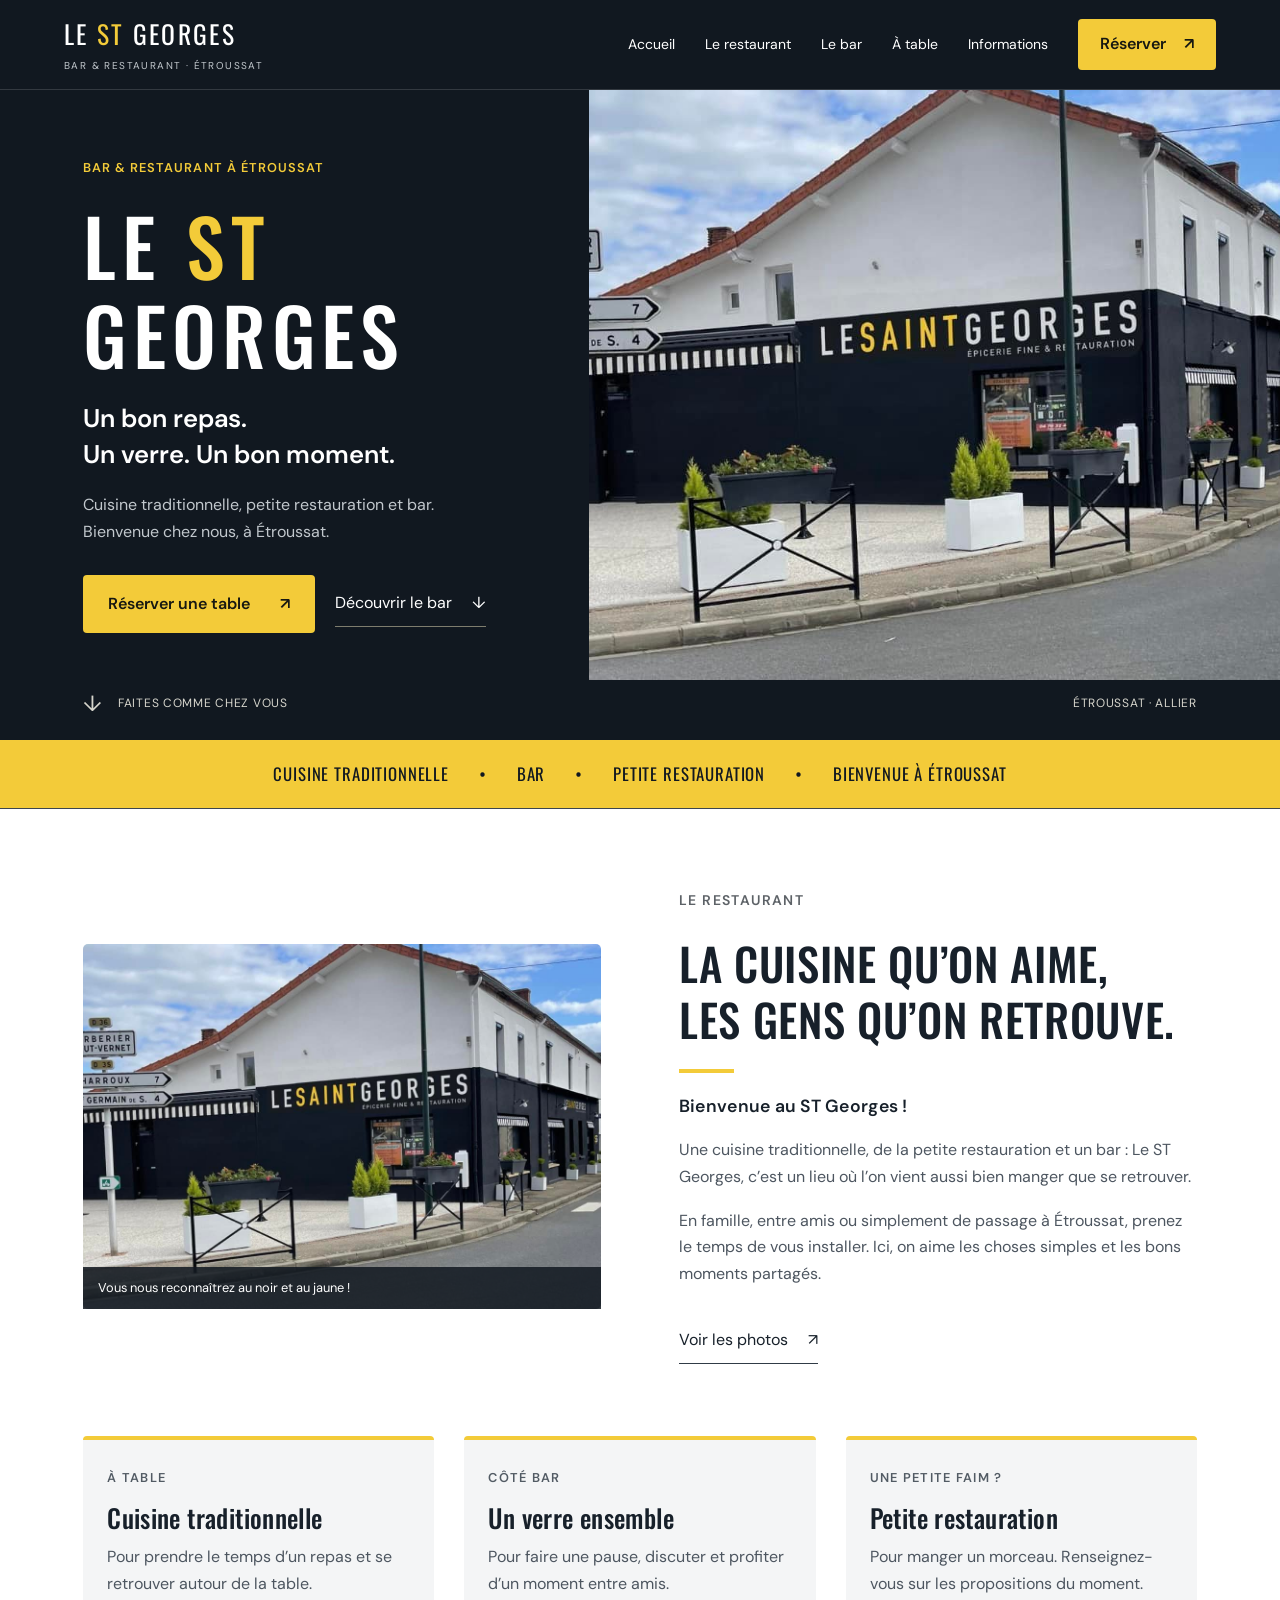
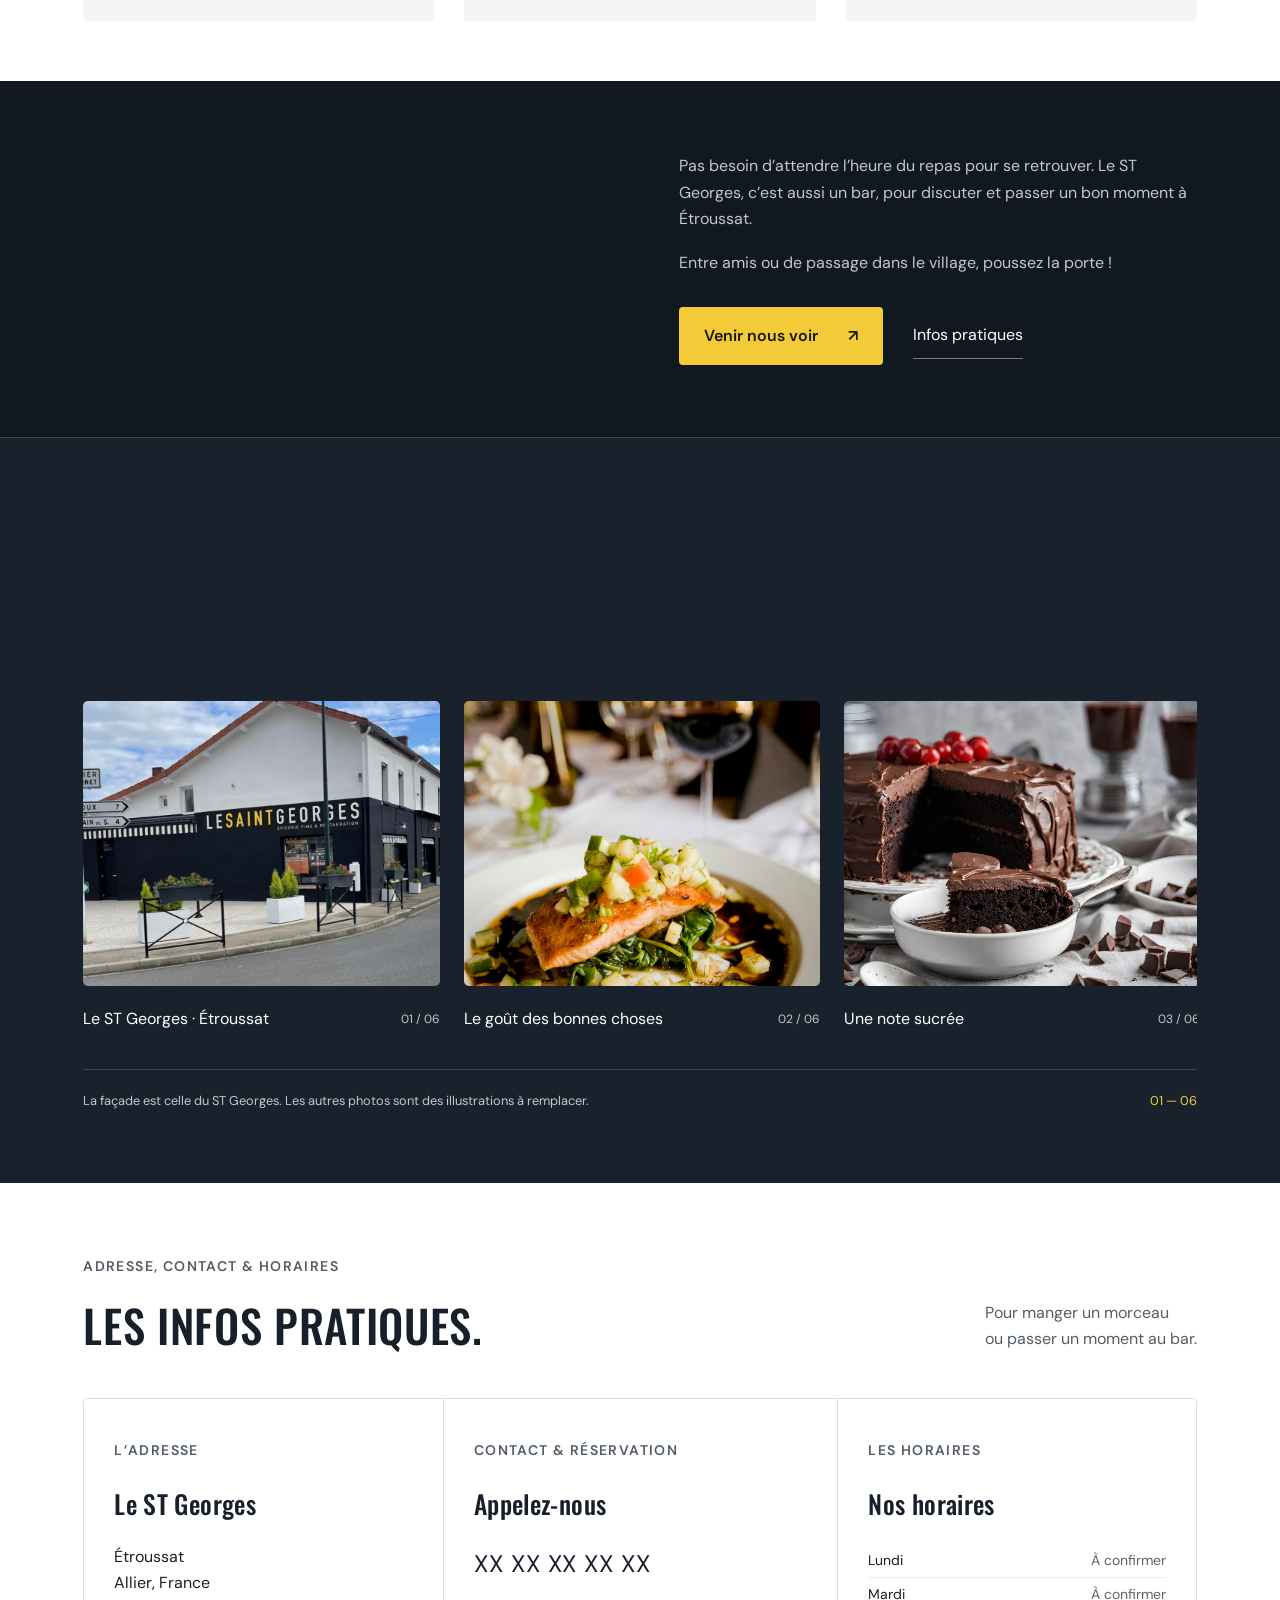
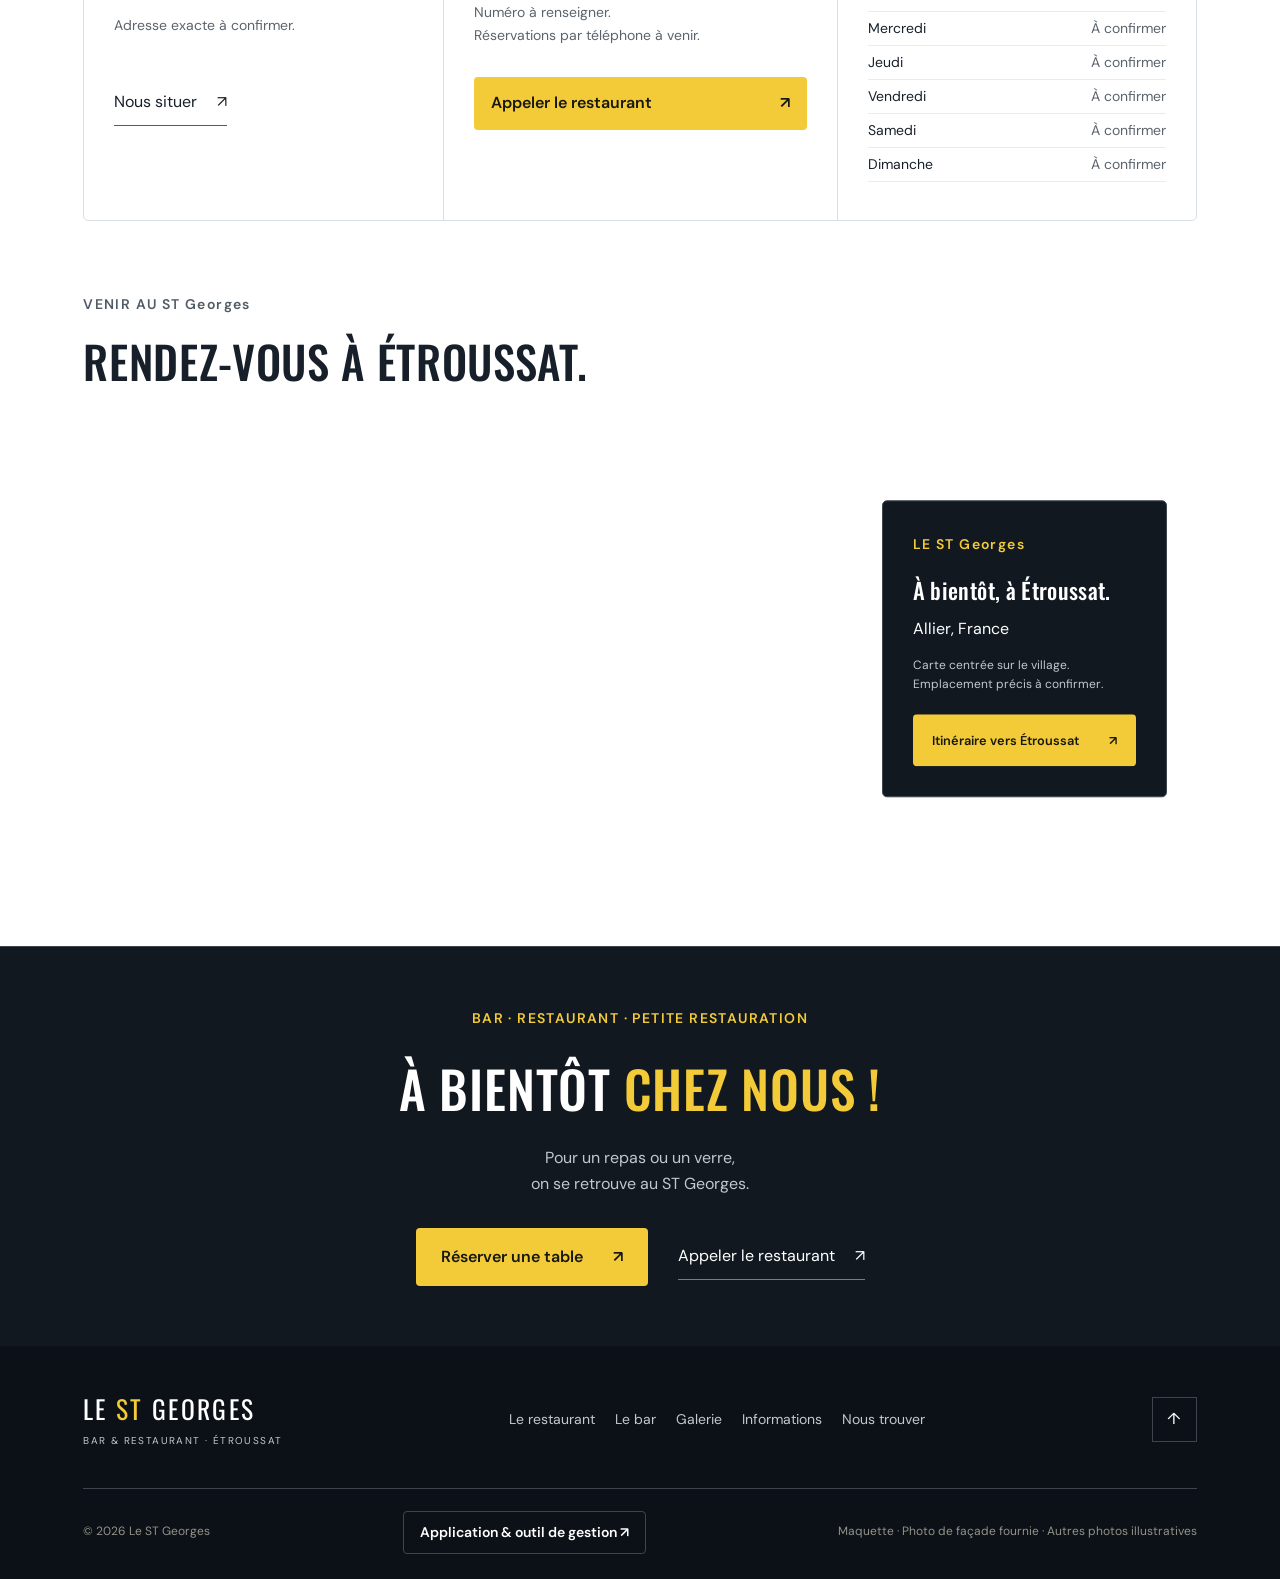
==== commit 04fd1284: "feat: add interactive mobile app and management tool demonstration page" ====
--- a/index.html
+++ b/index.html
@@ -12,4 +12,4 @@
 <section id="informations" class="practical section"><div class="section-heading reveal"><div><p class="eyebrow">ADRESSE, CONTACT & HORAIRES</p><h2>LES INFOS <em>PRATIQUES.</em></h2></div><p>Pour manger un morceau<br>ou passer un moment au bar.</p></div><div class="info-grid"><article class="info-card reveal"><span class="eyebrow">L’ADRESSE</span><h3>Le ST Georges</h3><p>Étroussat<br>Allier, France</p><p class="muted">Adresse exacte à confirmer.</p><a class="text-link" href="#carte">Nous situer <span>↗</span></a></article><article id="contact" class="info-card reveal"><span class="eyebrow">CONTACT & RÉSERVATION</span><h3>Appelez-nous</h3><p class="phone">XX XX XX XX XX</p><p class="muted">Numéro à renseigner.<br>Réservations par téléphone à venir.</p><button class="button gold contact-button" type="button">Appeler le restaurant <span>↗</span></button><p id="contact-status" class="contact-status" role="status"></p></article><article class="info-card hours reveal"><span class="eyebrow">LES HORAIRES</span><h3>Nos horaires</h3><dl><div><dt>Lundi</dt><dd>À confirmer</dd></div><div><dt>Mardi</dt><dd>À confirmer</dd></div><div><dt>Mercredi</dt><dd>À confirmer</dd></div><div><dt>Jeudi</dt><dd>À confirmer</dd></div><div><dt>Vendredi</dt><dd>À confirmer</dd></div><div><dt>Samedi</dt><dd>À confirmer</dd></div><div><dt>Dimanche</dt><dd>À confirmer</dd></div></dl></article></div></section>
 <section id="carte" class="map-section section"><div class="map-heading"><p class="eyebrow">VENIR AU ST Georges</p><h2>RENDEZ-VOUS À <em>ÉTROUSSAT.</em></h2></div><div class="map-wrap"><iframe title="Carte d’Étroussat dans l’Allier — emplacement du village" src="https://maps.google.com/maps?q=%C3%89troussat%2C%20Allier%2C%20France&z=13&output=embed" loading="lazy" referrerpolicy="no-referrer-when-downgrade" allowfullscreen></iframe><div class="map-card"><span class="eyebrow">LE ST Georges</span><h3>À bientôt, à Étroussat.</h3><p>Allier, France</p><small>Carte centrée sur le village.<br>Emplacement précis à confirmer.</small><a class="button gold" href="https://www.google.com/maps/dir/?api=1&destination=%C3%89troussat%2C%20Allier%2C%20France" target="_blank" rel="noopener noreferrer">Itinéraire vers Étroussat <span>↗</span></a></div></div></section>
 <section class="final-cta section reveal"><p class="eyebrow">BAR · RESTAURANT · PETITE RESTAURATION</p><h2>À BIENTÔT <em>CHEZ NOUS !</em></h2><p>Pour un repas ou un verre,<br>on se retrouve au ST Georges.</p><div class="actions"><a class="button gold" href="#contact">Réserver une table <span>↗</span></a><a class="text-link" href="#contact">Appeler le restaurant <span>↗</span></a></div></section></main>
-<footer class="section"><div class="footer-top"><a class="brand" href="#accueil"><span class="wordmark">LE <strong>ST</strong> GEORGES<small>BAR & RESTAURANT · ÉTROUSSAT</small></span></a><nav aria-label="Navigation de pied de page"><a href="#restaurant">Le restaurant</a><a href="#bar">Le bar</a><a href="#galerie">Galerie</a><a href="#informations">Informations</a><a href="#carte">Nous trouver</a></nav><a class="back-top" href="#accueil" aria-label="Revenir en haut">↑</a></div><div class="footer-bottom"><span>© <span id="year">2026</span> Le ST Georges</span><span>Maquette · Photo de façade fournie · Autres photos illustratives</span></div></footer><div class="mobile-actions"><a href="#contact">Appeler ↗</a><a href="https://www.google.com/maps/dir/?api=1&destination=%C3%89troussat%2C%20Allier%2C%20France" target="_blank" rel="noopener noreferrer">Itinéraire ↗</a></div></body></html>
+<footer class="section"><div class="footer-top"><a class="brand" href="#accueil"><span class="wordmark">LE <strong>ST</strong> GEORGES<small>BAR & RESTAURANT · ÉTROUSSAT</small></span></a><nav aria-label="Navigation de pied de page"><a href="#restaurant">Le restaurant</a><a href="#bar">Le bar</a><a href="#galerie">Galerie</a><a href="#informations">Informations</a><a href="#carte">Nous trouver</a></nav><a class="back-top" href="#accueil" aria-label="Revenir en haut">↑</a></div><div class="footer-bottom"><span>© <span id="year">2026</span> Le ST Georges</span><a class="footer-app" href="application.html">Application & outil de gestion ↗</a><span>Maquette · Photo de façade fournie · Autres photos illustratives</span></div></footer><div class="mobile-actions"><a href="#contact">Appeler ↗</a><a href="https://www.google.com/maps/dir/?api=1&destination=%C3%89troussat%2C%20Allier%2C%20France" target="_blank" rel="noopener noreferrer">Itinéraire ↗</a></div></body></html>
--- a/style.css
+++ b/style.css
@@ -10,3 +10,5 @@
 body{line-height:1.65}h1,h2,h3{font-family:'Oswald','Arial Narrow',Arial,sans-serif;font-weight:500;letter-spacing:.015em}h2{font-size:clamp(2.2rem,3.5vw,3.4rem);line-height:1.25}h3{font-size:1.6rem}em{font-style:normal;font-weight:inherit}.section{padding-top:72px;padding-bottom:72px}.eyebrow{font-size:.875rem;letter-spacing:.1em}.button,.nav-cta{border-radius:4px;font-size:1rem}.gold:hover{background:#ffdc58;transform:none}.text-link{font-size:1rem}header{background:#111820;height:90px;border-bottom:1px solid #ffffff24}header.scrolled{background:#111820;height:76px;backdrop-filter:none}.wordmark{font-family:'Oswald','Arial Narrow',Arial,sans-serif;font-size:1.6rem;font-weight:400;letter-spacing:.09em;white-space:nowrap}.wordmark strong{font-weight:400;color:var(--gold)}.brand small{font-family:'DM Sans',Arial,sans-serif;letter-spacing:.14em;font-size:.625rem}.hero{margin-top:90px;height:auto;min-height:650px;max-height:none;display:grid;grid-template-columns:46% 54%;align-items:stretch;padding-bottom:60px;background:var(--bg)}.hero-image{position:static;grid-column:2;grid-row:1;min-height:570px;object-position:center;filter:none}.hero-shade{display:none}.hero-content{grid-column:1;grid-row:1;padding:65px 35px 45px 6.5vw;max-width:none;align-self:center}.hero .eyebrow{font-size:.8rem;letter-spacing:.08em}.hero .eyebrow>span{display:none}h1{font-size:clamp(3.4rem,6.1vw,6.5rem);line-height:1.13;letter-spacing:.075em;margin:23px 0}.hero-tagline{font-family:'DM Sans',Arial,sans-serif;font-weight:600;font-size:1.6rem;line-height:1.4}.hero-description{color:var(--muted);font-size:1rem}.hero .actions{gap:20px}.hero-bottom{left:6.5vw;bottom:18px;font-size:.75rem;letter-spacing:.06em}.scroll-link span{animation:none}.ribbon{background:var(--gold);color:var(--bg);font-family:'Oswald',Arial,sans-serif;font-size:1.05rem;letter-spacing:.05em;flex-wrap:wrap;padding:18px 5vw;justify-content:center;gap:30px}.ribbon b{color:var(--bg)}.ribbon a:hover{text-decoration:underline}.intro,.values{background:#fff;color:#17202a}.intro{gap:7%;padding-top:80px}.intro-photo{height:365px;margin:0}.intro-photo img{filter:none;border-radius:5px;object-position:center}.photo-note{bottom:0;left:0;right:0;background:#111820d9;padding:10px 15px;font-size:.8rem;text-shadow:none}.intro-copy .eyebrow{color:#5d6267}.intro-copy>p:not(.eyebrow){color:#4d5660}.intro-copy h3{font-family:'DM Sans',Arial,sans-serif;font-size:1.1rem;font-weight:600}.small-line{margin:22px 0;height:4px}.intro-copy .text-link{border-color:#303b46}.intro-copy .text-link:hover{color:#303b46}.values{padding-top:0;padding-bottom:60px;gap:30px}.values article{background:#f4f5f6;padding:24px;border:0;border-top:4px solid var(--gold);border-radius:4px}.values h3{margin:10px 0}.values p{color:#4d5660}.value-number{font-size:.8rem;color:#525b64;font-weight:600}.bar-section{display:grid;grid-template-columns:1fr 1fr;gap:7%;align-items:center;border-bottom:1px solid var(--line)}.bar-title h2{margin-top:18px;font-size:clamp(2.5rem,4vw,3.8rem)}.bar-copy>p{color:var(--muted);margin:0 0 18px}.gallery-section{background:#19222c}.gallery img{height:285px;filter:none;border-radius:5px}.gallery figure{flex-basis:32%}.gallery-controls button{border-radius:5px;background:#26313d}.gallery figcaption{font-size:1rem}.gallery-foot{font-size:.8rem}.practical{background:#fff;color:#17202a}.practical .eyebrow{color:#515b65}.practical em{color:inherit}.practical .section-heading p:not(.eyebrow){color:#535d67}.info-grid{border-color:#d9dee2;border-radius:5px}.info-card+.info-card{border-color:#d9dee2}.info-card .muted,.hours dd{color:#5b646d}.info-card .phone{color:#17202a}.hours dl>div{border-color:#e9ecef}.info-card .text-link{border-color:#535d67}.contact-status{color:#5e4a00}.map-section{background:#fff;color:#17202a;padding-top:0}.map-heading .eyebrow{color:#515b65}.map-heading em{color:inherit}.map-heading h2{font-size:clamp(2.2rem,3.5vw,3.4rem)}.map-card{background:#111820;color:#fff;border-radius:5px;box-shadow:none}.map-wrap iframe{filter:none}.final-cta{padding-top:60px;padding-bottom:60px}.final-cta h2{font-size:clamp(2.6rem,4vw,4rem)}.footer-top nav{gap:20px}footer.section{background:#0c1117}.mobile-actions{background:#111820}
 @media(max-width:1100px){header nav{gap:18px}.wordmark{font-size:1.35rem}.hero{grid-template-columns:48% 52%}.hero-content{padding-left:5vw;padding-right:25px}.hero .actions{gap:15px}.hero .button{padding:13px 16px}.ribbon{gap:20px}.gallery figure{flex-basis:42%}}
 @media(max-width:1000px){header{height:82px}.wordmark{font-size:1.3rem;letter-spacing:.065em}.brand small{font-size:.6rem}.hero{margin-top:82px;display:flex;flex-direction:column;min-height:0;padding-bottom:0}.hero-content{padding:35px 24px 32px;align-self:stretch}.hero h1{font-size:clamp(3.5rem,12vw,5.4rem);margin:18px 0;line-height:1.1}.hero-tagline{font-size:1.35rem}.hero-tagline br{display:none}.hero-image{order:2;width:100%;height:290px;min-height:0;object-position:center}.hero-bottom{display:none}.hero-description{margin-top:14px}.hero .actions{margin-top:22px}.hero .eyebrow{font-size:.75rem}.ribbon{gap:12px 18px;font-size:.95rem;padding:17px 22px;justify-content:center}.ribbon span,.ribbon b{display:none!important}.ribbon a{font-size:.875rem}.section{padding:55px 24px}.intro{gap:30px}.intro-photo{height:270px}.intro-copy h2{font-size:2.25rem}.values{padding-top:0;gap:18px}.values article{padding:22px}.bar-section{grid-template-columns:1fr;gap:25px}.bar-title h2{font-size:2.65rem}.bar-copy .actions{margin-top:23px;gap:16px}.gallery figure{flex-basis:88%}.gallery img{height:285px}.gallery-section h2{font-size:2.2rem}.section-heading{gap:12px}.gallery-controls button{width:40px;height:40px}.info-card+.info-card{border-top-color:#d9dee2}.map-section{padding-top:0}.map-card{border-radius:0 0 5px 5px}.final-cta .actions{flex-direction:row;flex-wrap:wrap}.footer-top nav{gap:16px 22px}header nav{background:#111820}.footer-bottom{font-size:.75rem}footer.section{padding-bottom:95px}}
+.footer-bottom{align-items:center}.footer-app{border:1px solid var(--line);border-radius:4px;padding:9px 16px;color:var(--text);font-size:.875rem;font-weight:600;transition:border-color .2s,color .2s}.footer-app:hover{border-color:var(--gold);color:var(--gold)}
+@media(max-width:1000px){.footer-bottom{align-items:flex-start}}
